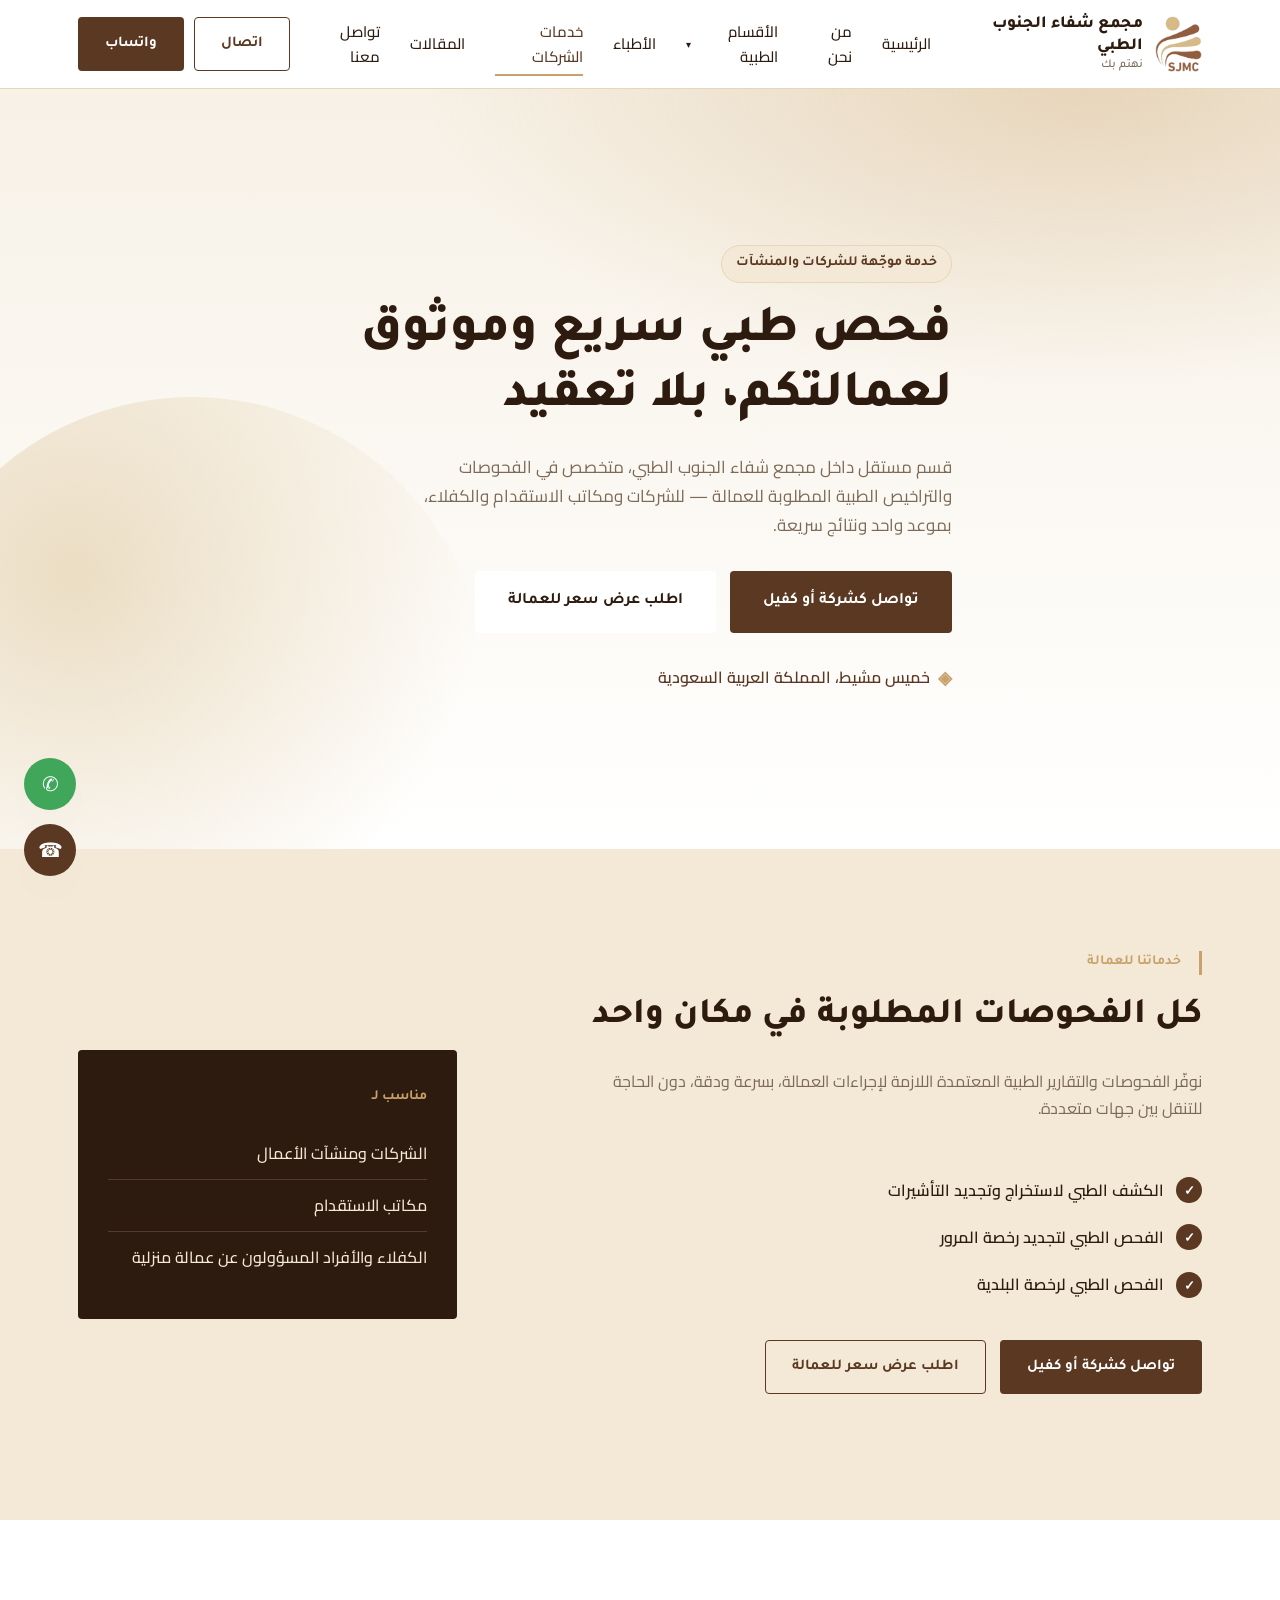
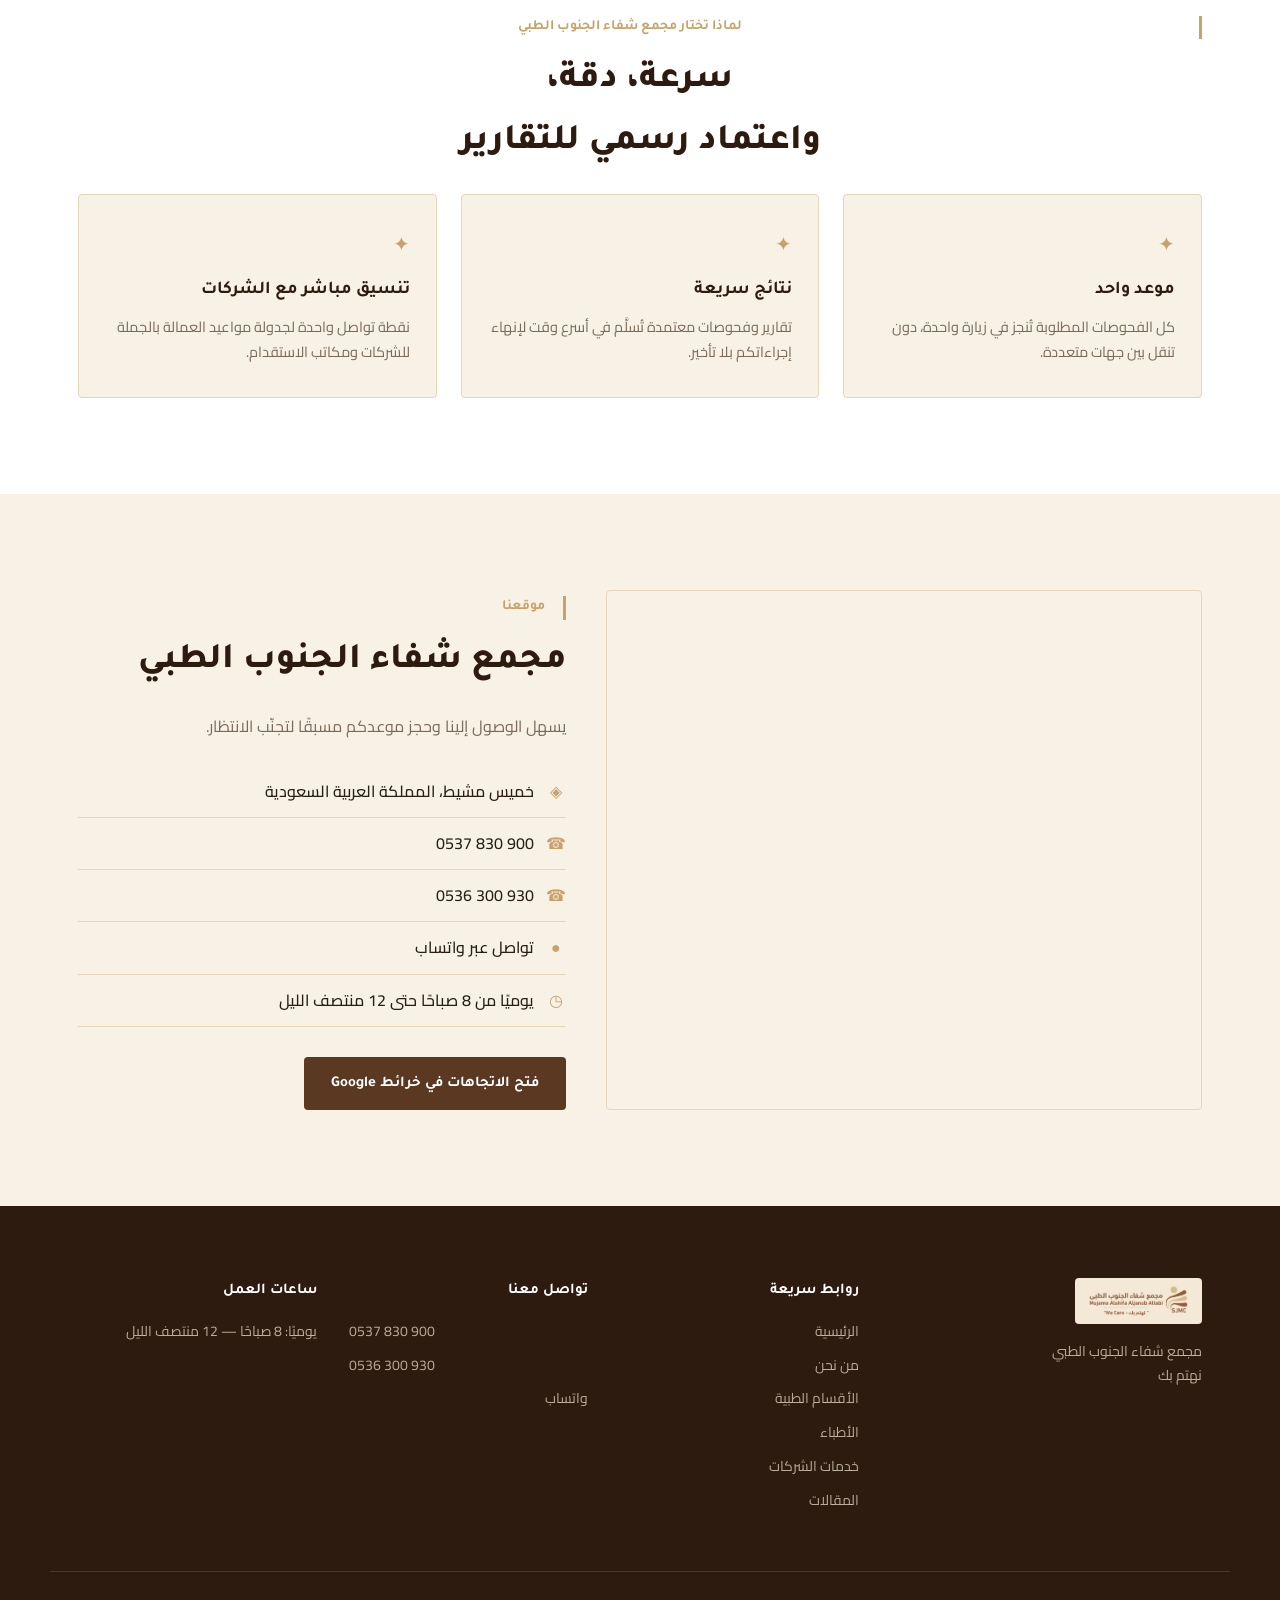
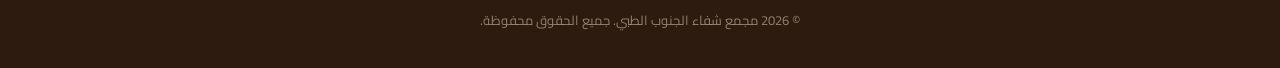
==== corporate.html @ 10556da8 "Add corporate and department pages" ====
<!DOCTYPE html>
<html lang="ar" dir="rtl">
<head>
<meta charset="UTF-8">
<meta name="viewport" content="width=device-width, initial-scale=1.0">
<title>خدمات الفحص الطبي للشركات والعمالة | مجمع شفاء الجنوب الطبي</title>
<meta name="description" content="فحوصات طبية للعمالة: تأشيرات، رخصة المرور، رخصة البلدية. خدمة موجّهة للشركات ومكاتب الاستقدام والكفلاء في خميس مشيط.">
<link rel="icon" href="assets/logo-icon.png" type="image/png">
<link rel="preconnect" href="https://fonts.googleapis.com">
<link rel="preconnect" href="https://fonts.gstatic.com" crossorigin>
<link href="https://fonts.googleapis.com/css2?family=Tajawal:wght@500;700;800;900&family=Cairo:wght@400;500;600&display=swap" rel="stylesheet">
<link rel="stylesheet" href="css/style.css">
</head>
<body>

<!-- ===== الهيدر ===== -->
<header class="site-header" id="siteHeader">
  <div class="header-inner container">
    <a href="index.html" class="brand">
      <img src="assets/logo-icon.png" alt="مجمع شفاء الجنوب الطبي" class="brand-icon">
      <span class="brand-name">
        مجمع شفاء الجنوب الطبي
        <small>نهتم بك</small>
      </span>
    </a>

    <nav class="main-nav" id="mainNav">
      <a href="index.html">الرئيسية</a>
      <a href="index.html#about">من نحن</a>
      <div class="nav-item">
        <a href="#" class="dropdown-toggle">الأقسام الطبية <span class="caret">▾</span></a>
        <div class="dropdown-menu">
          <a href="index.html#departments">كل الأقسام</a>
          <a href="dept-nisa-tawlid.html">نساء وتوليد</a>
          <a href="dept-asnan.html">أسنان</a>
          <a href="dept-tib-aam.html">الطب العام</a>
          <a href="dept-batna.html">الباطنة</a>
          <a href="dept-mokhtabar.html">المختبر</a>
          <a href="dept-ashaa.html">الأشعة</a>
        </div>
      </div>
      <a href="index.html#doctors">الأطباء</a>
      <a href="corporate.html" class="is-active">خدمات الشركات</a>
      <a href="index.html#articles">المقالات</a>
      <a href="index.html#location">تواصل معنا</a>
    </nav>

    <div class="header-actions">
      <a href="tel:+966537830900" class="btn btn-outline">اتصال</a>
      <a href="https://wa.me/966537830900" target="_blank" rel="noopener" class="btn btn-solid">واتساب</a>
      <button class="nav-toggle" id="navToggle" aria-label="فتح القائمة" aria-expanded="false">
        <span></span><span></span><span></span>
      </button>
    </div>
  </div>
</header>

<!-- ===== هيرو خاص بصفحة الشركات ===== -->
<section class="hero corp-hero" id="home">
  <div class="hero-media" aria-hidden="true"></div>
  <div class="container hero-content">
    <p class="eyebrow">خدمة موجّهة للشركات والمنشآت</p>
    <h1>فحص طبي سريع وموثوق<br>لعمالتكم، بلا تعقيد</h1>
    <p class="hero-desc">
      قسم مستقل داخل مجمع شفاء الجنوب الطبي، متخصص في الفحوصات والتراخيص
      الطبية المطلوبة للعمالة — للشركات ومكاتب الاستقدام والكفلاء، بموعد واحد
      ونتائج سريعة.
    </p>
    <div class="hero-actions">
      <a href="tel:+966537830900" class="btn btn-solid btn-lg">تواصل كشركة أو كفيل</a>
      <a href="https://wa.me/966537830900" target="_blank" rel="noopener" class="btn btn-ghost btn-lg">اطلب عرض سعر للعمالة</a>
    </div>
    <div class="hero-address">
      <span class="pin">◈</span>
      <span>خميس مشيط، المملكة العربية السعودية</span>
    </div>
  </div>
</section>

<!-- ===== الخدمات المقدمة ===== -->
<section class="corporate" id="corporate-services">
  <div class="container corporate-inner">
    <div class="corporate-text">
      <p class="section-label">خدماتنا للعمالة</p>
      <h2 class="section-title">كل الفحوصات المطلوبة في مكان واحد</h2>
      <p class="section-sub">
        نوفّر الفحوصات والتقارير الطبية المعتمدة اللازمة لإجراءات العمالة،
        بسرعة ودقة، دون الحاجة للتنقل بين جهات متعددة.
      </p>

      <ul class="corporate-list">
        <li>
          <span class="corp-icon">✓</span>
          <span>الكشف الطبي لاستخراج وتجديد التأشيرات</span>
        </li>
        <li>
          <span class="corp-icon">✓</span>
          <span>الفحص الطبي لتجديد رخصة المرور</span>
        </li>
        <li>
          <span class="corp-icon">✓</span>
          <span>الفحص الطبي لرخصة البلدية</span>
        </li>
      </ul>

      <div class="hero-actions">
        <a href="tel:+966537830900" class="btn btn-solid">تواصل كشركة أو كفيل</a>
        <a href="https://wa.me/966537830900" target="_blank" rel="noopener" class="btn btn-outline">اطلب عرض سعر للعمالة</a>
      </div>
    </div>

    <div class="corporate-card">
      <span class="corporate-card-label">مناسب لـ</span>
      <ul class="corporate-audience">
        <li>الشركات ومنشآت الأعمال</li>
        <li>مكاتب الاستقدام</li>
        <li>الكفلاء والأفراد المسؤولون عن عمالة منزلية</li>
      </ul>
    </div>
  </div>
</section>

<!-- ===== لماذا نحن ===== -->
<section class="about" id="why-us">
  <div class="container">
    <p class="section-label">لماذا تختار مجمع شفاء الجنوب الطبي</p>
    <h2 class="section-title">
      سرعة، دقة،<br>واعتماد رسمي للتقارير
    </h2>

    <div class="about-cards">
      <div class="about-card">
        <span class="about-card-icon">✦</span>
        <h3>موعد واحد</h3>
        <p>كل الفحوصات المطلوبة تُنجز في زيارة واحدة، دون تنقل بين جهات متعددة.</p>
      </div>
      <div class="about-card">
        <span class="about-card-icon">✦</span>
        <h3>نتائج سريعة</h3>
        <p>تقارير وفحوصات معتمدة تُسلَّم في أسرع وقت لإنهاء إجراءاتكم بلا تأخير.</p>
      </div>
      <div class="about-card">
        <span class="about-card-icon">✦</span>
        <h3>تنسيق مباشر مع الشركات</h3>
        <p>نقطة تواصل واحدة لجدولة مواعيد العمالة بالجملة للشركات ومكاتب الاستقدام.</p>
      </div>
    </div>
  </div>
</section>

<!-- ===== الموقع ===== -->
<section class="location" id="location">
  <div class="container location-inner">
    <div class="map-frame">
      <iframe
        title="موقع مجمع شفاء الجنوب الطبي"
        src="https://www.google.com/maps?q=مجمع+شفاء+الجنوب+الطبي+خميس+مشيط&output=embed"
        loading="lazy"
        referrerpolicy="no-referrer-when-downgrade">
      </iframe>
    </div>

    <div class="location-details">
      <p class="section-label">موقعنا</p>
      <h2 class="section-title">مجمع شفاء الجنوب الطبي</h2>
      <p class="location-desc">
        يسهل الوصول إلينا وحجز موعدكم مسبقًا لتجنّب الانتظار.
      </p>

      <ul class="location-list">
        <li>
          <span class="loc-icon">◈</span>
          <span>خميس مشيط، المملكة العربية السعودية</span>
        </li>
        <li>
          <span class="loc-icon">☎</span>
          <a href="tel:+966537830900" dir="ltr">0537 830 900</a>
        </li>
        <li>
          <span class="loc-icon">☎</span>
          <a href="tel:+966536300930" dir="ltr">0536 300 930</a>
        </li>
        <li>
          <span class="loc-icon">●</span>
          <a href="https://wa.me/966537830900" target="_blank" rel="noopener">تواصل عبر واتساب</a>
        </li>
        <li>
          <span class="loc-icon">◷</span>
          <span>يوميًا من 8 صباحًا حتى 12 منتصف الليل</span>
        </li>
      </ul>

      <a href="https://maps.app.goo.gl/iPMS2qyzeK4Kdhg67" target="_blank" rel="noopener" class="btn btn-solid">
        فتح الاتجاهات في خرائط Google
      </a>
    </div>
  </div>
</section>

<!-- ===== الفوتر ===== -->
<footer class="site-footer">
  <div class="container footer-inner">
    <div class="footer-brand">
      <img src="assets/logo.png" alt="مجمع شفاء الجنوب الطبي" class="footer-logo">
      <p>مجمع شفاء الجنوب الطبي<br>نهتم بك</p>
    </div>

    <div class="footer-col">
      <h4>روابط سريعة</h4>
      <a href="index.html">الرئيسية</a>
      <a href="index.html#about">من نحن</a>
      <a href="index.html#departments">الأقسام الطبية</a>
      <a href="index.html#doctors">الأطباء</a>
      <a href="corporate.html">خدمات الشركات</a>
      <a href="index.html#articles">المقالات</a>
    </div>

    <div class="footer-col">
      <h4>تواصل معنا</h4>
      <a href="tel:+966537830900" dir="ltr">0537 830 900</a>
      <a href="tel:+966536300930" dir="ltr">0536 300 930</a>
      <a href="https://wa.me/966537830900" target="_blank" rel="noopener">واتساب</a>
    </div>

    <div class="footer-col">
      <h4>ساعات العمل</h4>
      <p class="muted">يوميًا: 8 صباحًا — 12 منتصف الليل</p>
    </div>
  </div>

  <div class="footer-bottom container">
    <p>© <span id="year"></span> مجمع شفاء الجنوب الطبي. جميع الحقوق محفوظة.</p>
  </div>
</footer>

<a href="https://wa.me/966537830900" target="_blank" rel="noopener" class="float-btn float-whatsapp" aria-label="تواصل عبر واتساب">✆</a>
<a href="tel:+966537830900" class="float-btn float-call" aria-label="اتصال">☎</a>

<script src="js/script.js"></script>
</body>
</html>
---- css/style.css ----
/* =========================================================
   SJMC — مجمع شفاء الجنوب الطبي
   Design tokens
   ========================================================= */
:root{
  --bg:            #FFFFFF;
  --bg-soft:       #F7F1E6;
  --brown-900:     #2E1B0F;
  --brown-700:     #5A3822;
  --brown-600:     #74492C;
  --beige-500:     #C9A26B;
  --beige-300:     #E7D6B7;
  --beige-100:     #F3E9D6;
  --text:          #2A1D12;
  --text-muted:    #7A6A57;
  --white:         #FFFFFF;
  --shadow:        0 18px 40px -22px rgba(46,27,15,.35);

  --font-display: "Tajawal", "Cairo", sans-serif;
  --font-body:    "Cairo", "Tajawal", sans-serif;

  --container: 1180px;
  --radius: 4px;
}

*, *::before, *::after{ box-sizing: border-box; }
html{ scroll-behavior: smooth; }
body{
  margin: 0;
  font-family: var(--font-body);
  color: var(--text);
  background: var(--bg);
  line-height: 1.7;
  -webkit-font-smoothing: antialiased;
}
img{ max-width: 100%; display: block; }
a{ color: inherit; text-decoration: none; }
ul{ list-style: none; margin: 0; padding: 0; }
h1,h2,h3{ font-family: var(--font-display); margin: 0; color: var(--brown-900); }

.container{
  width: 100%;
  max-width: var(--container);
  margin: 0 auto;
  padding: 0 28px;
}

@media (prefers-reduced-motion: reduce){
  *{ animation-duration: .001ms !important; animation-iteration-count: 1 !important; transition-duration: .001ms !important; scroll-behavior: auto !important; }
}

/* focus visibility */
a:focus-visible, button:focus-visible{
  outline: 2px solid var(--brown-600);
  outline-offset: 3px;
}

/* =========================================================
   Buttons
   ========================================================= */
.btn{
  display: inline-flex;
  align-items: center;
  gap: 8px;
  padding: 13px 26px;
  border-radius: var(--radius);
  font-family: var(--font-display);
  font-weight: 700;
  font-size: 15px;
  border: 1px solid transparent;
  transition: transform .18s ease, background .18s ease, border-color .18s ease, color .18s ease;
  white-space: nowrap;
}
.btn-solid{
  background: var(--brown-700);
  color: var(--white);
}
.btn-solid:hover{ background: var(--brown-900); transform: translateY(-1px); }

.btn-outline{
  background: transparent;
  border-color: var(--brown-700);
  color: var(--brown-700);
}
.btn-outline:hover{ background: var(--brown-700); color: var(--white); }

.btn-ghost{
  background: var(--white);
  color: var(--brown-900);
}
.btn-ghost:hover{ background: var(--beige-300); }

.btn-lg{ padding: 16px 32px; font-size: 16px; }

/* =========================================================
   Header
   ========================================================= */
.site-header{
  position: sticky;
  top: 0;
  z-index: 100;
  background: rgba(255,255,255,.92);
  backdrop-filter: blur(10px);
  border-bottom: 1px solid var(--beige-300);
}
.header-inner{
  display: flex;
  align-items: center;
  justify-content: space-between;
  gap: 24px;
  height: 88px;
}
.brand{ display: flex; align-items: center; gap: 12px; }
.brand-icon{
  height: 56px;
  width: auto;
}
.brand-name{
  font-family: var(--font-display);
  font-weight: 800;
  font-size: 17px;
  color: var(--brown-900);
  display: flex;
  flex-direction: column;
  line-height: 1.3;
}
.brand-name small{
  font-weight: 500;
  font-size: 12px;
  color: var(--text-muted);
}

.main-nav{ display: flex; align-items: center; gap: 30px; }
.main-nav a{
  font-size: 15px;
  font-weight: 500;
  color: var(--brown-900);
  position: relative;
  padding: 6px 0;
}
.main-nav a::after{
  content: "";
  position: absolute;
  right: 0; left: 0; bottom: 0;
  height: 2px;
  background: var(--beige-500);
  transform: scaleX(0);
  transform-origin: right;
  transition: transform .25s ease;
}
.main-nav a:hover::after{ transform: scaleX(1); }
.main-nav a.is-active{ color: var(--brown-700); }
.main-nav a.is-active::after{ transform: scaleX(1); }

/* Dropdown */
.nav-item{ position: relative; }
.dropdown-toggle{ display: flex; align-items: center; gap: 6px; cursor: pointer; }
.caret{ font-size: 10px; transition: transform .2s ease; }
.dropdown-menu{
  display: none;
  flex-direction: column;
  min-width: 200px;
  background: var(--white);
  border: 1px solid var(--beige-300);
  border-radius: var(--radius);
  box-shadow: var(--shadow);
  padding: 8px;
}
.dropdown-menu a{ padding: 10px 14px !important; border-radius: 4px; font-size: 14px; }
.dropdown-menu a:hover{ background: var(--bg-soft); }
.dropdown-menu a.is-active{ background: var(--beige-100); }
.nav-item.is-open .dropdown-menu{ display: flex; }
.nav-item.is-open .caret{ transform: rotate(180deg); }
@media (min-width: 981px){
  .dropdown-menu{ position: absolute; top: 100%; right: 0; margin-top: 10px; z-index: 50; }
  .nav-item:hover .dropdown-menu{ display: flex; }
}

.header-actions{ display: flex; align-items: center; gap: 10px; }
.nav-toggle{
  display: none;
  width: 40px; height: 40px;
  border: none; background: transparent;
  flex-direction: column; justify-content: center; gap: 5px;
  cursor: pointer;
}
.nav-toggle span{ display:block; height: 2px; background: var(--brown-900); border-radius: 2px; }

/* =========================================================
   Hero
   ========================================================= */
.hero{
  position: relative;
  min-height: 640px;
  display: flex;
  align-items: center;
  overflow: hidden;
  background: var(--bg-soft);
}
.hero-media{
  position: absolute;
  inset: 0;
  background:
    radial-gradient(1100px 500px at 85% 0%, rgba(201,162,107,.35), transparent 60%),
    linear-gradient(180deg, #F7F1E6 0%, #FFFFFF 100%);
}
.hero-media::after{
  content: "";
  position: absolute;
  left: -8%;
  bottom: -18%;
  width: 46%;
  aspect-ratio: 1;
  border-radius: 50%;
  background: radial-gradient(circle at 30% 30%, var(--beige-300), transparent 70%);
  opacity: .8;
}
.hero-content{
  position: relative;
  z-index: 2;
  max-width: 680px;
  padding-top: 60px;
  padding-bottom: 60px;
}
.eyebrow{
  font-family: var(--font-display);
  font-weight: 700;
  color: var(--brown-700);
  font-size: 14px;
  margin: 0 0 18px;
  display: inline-block;
  padding: 6px 14px;
  background: var(--beige-100);
  border: 1px solid var(--beige-300);
  border-radius: 999px;
}
.hero h1{
  font-size: clamp(32px, 4.4vw, 52px);
  font-weight: 800;
  line-height: 1.25;
  margin: 0 0 22px;
}
.hero-desc{
  font-size: 17px;
  color: var(--text-muted);
  max-width: 540px;
  margin: 0 0 32px;
}
.hero-actions{ display: flex; flex-wrap: wrap; gap: 14px; margin-bottom: 30px; }
.hero-address{
  display: flex;
  align-items: center;
  gap: 8px;
  font-weight: 600;
  color: var(--brown-700);
}
.pin{ color: var(--beige-500); font-size: 18px; }

/* Ticker */
.ticker{
  background: var(--brown-900);
  color: var(--beige-300);
  overflow: hidden;
  padding: 14px 0;
}
.ticker-track{
  display: flex;
  gap: 60px;
  width: max-content;
  animation: ticker 26s linear infinite;
  font-family: var(--font-display);
  font-weight: 600;
  font-size: 14px;
}
@keyframes ticker{
  from{ transform: translateX(0); }
  to{ transform: translateX(-50%); }
}

/* =========================================================
   Section shared
   ========================================================= */
section{ padding: 96px 0; }
.section-label{
  font-family: var(--font-display);
  font-weight: 700;
  color: var(--beige-500);
  font-size: 14px;
  margin: 0 0 12px;
  padding-right: 18px;
  border-right: 3px solid var(--beige-500);
  display: inline-block;
}
.section-label-light{ color: var(--beige-300); border-color: var(--beige-300); }
.section-title{
  font-size: clamp(26px, 3.2vw, 36px);
  font-weight: 800;
  margin: 0 0 20px;
  max-width: 620px;
}
.section-title-light{ color: var(--white); }
.section-sub{
  color: var(--text-muted);
  max-width: 620px;
  margin: 0 0 44px;
}

/* About */
.about{ background: var(--white); text-align: center; }
.about .section-label, .about .section-title{ display: block; margin-left: auto; margin-right: auto; }
.about-text{
  max-width: 680px;
  margin: 0 auto 56px;
  color: var(--text-muted);
  font-size: 16px;
}
.about-cards{
  display: grid;
  grid-template-columns: repeat(3, 1fr);
  gap: 24px;
  text-align: right;
}
.about-card{
  background: var(--bg-soft);
  border: 1px solid var(--beige-300);
  border-radius: var(--radius);
  padding: 32px 26px;
}
.about-card-icon{
  display: inline-block;
  color: var(--beige-500);
  font-size: 20px;
  margin-bottom: 14px;
}
.about-card h3{ font-size: 18px; margin-bottom: 10px; }
.about-card p{ color: var(--text-muted); font-size: 14.5px; margin: 0; }

/* Departments (dark brown band, mirrors the Team Salon services band) */
.departments{ background: var(--brown-900); }
.dept-grid{
  display: grid;
  grid-template-columns: repeat(3, 1fr);
  gap: 20px;
}
.dept-card{
  background: rgba(255,255,255,.04);
  border: 1px solid rgba(231,214,183,.25);
  border-radius: var(--radius);
  padding: 28px 22px;
  color: var(--beige-100);
}
.dept-index{
  font-family: var(--font-display);
  font-weight: 800;
  color: var(--beige-500);
  font-size: 14px;
}
.dept-card h3{ color: var(--white); font-size: 17px; margin: 14px 0 8px; }
.dept-card p{ color: rgba(243,233,214,.65); font-size: 14px; margin: 0; }
.dept-placeholder{ border-style: dashed; }

/* Doctors */
.doctors{ background: var(--white); }
.doctors-grid{
  display: grid;
  grid-template-columns: repeat(4, 1fr);
  gap: 24px;
}
.doctor-card{
  border: 1px solid var(--beige-300);
  border-radius: var(--radius);
  overflow: hidden;
  text-align: center;
  padding-bottom: 24px;
}
.doctor-photo{
  height: 220px;
  background: linear-gradient(160deg, var(--beige-100), var(--beige-300));
}
.doctor-card h3{ font-size: 17px; margin: 20px 0 6px; }
.doctor-spec{ color: var(--text-muted); font-size: 14px; margin: 0; }
.doctor-placeholder .doctor-photo{ opacity: .6; }

/* Corporate / B2B */
.corporate{ background: var(--beige-100); }
.corporate-inner{
  display: grid;
  grid-template-columns: 1.3fr .7fr;
  gap: 40px;
  align-items: center;
}
.corporate-list{ margin: 0 0 32px; }
.corporate-list li{
  display: flex;
  align-items: center;
  gap: 12px;
  padding: 10px 0;
  font-weight: 600;
  color: var(--brown-900);
}
.corp-icon{
  width: 26px; height: 26px;
  flex: none;
  border-radius: 50%;
  background: var(--brown-700);
  color: var(--white);
  display: flex; align-items: center; justify-content: center;
  font-size: 13px;
}
.corporate-card{
  background: var(--brown-900);
  color: var(--beige-100);
  border-radius: var(--radius);
  padding: 36px 30px;
}
.corporate-card-label{
  display: block;
  font-family: var(--font-display);
  font-weight: 700;
  color: var(--beige-500);
  margin-bottom: 18px;
  font-size: 14px;
}
.corporate-audience li{
  padding: 12px 0;
  border-bottom: 1px solid rgba(231,214,183,.18);
  font-weight: 500;
}
.corporate-audience li:last-child{ border-bottom: none; }

/* Articles */
.articles{ background: var(--brown-700); }
.articles-grid{
  display: grid;
  grid-template-columns: repeat(3, 1fr);
  gap: 24px;
}
.article-card{
  background: var(--white);
  border-radius: var(--radius);
  overflow: hidden;
}
.article-thumb{
  height: 170px;
  background: linear-gradient(160deg, var(--beige-300), var(--beige-500));
}
.article-body{ padding: 20px; }
.article-tag{
  display: inline-block;
  font-size: 12px;
  font-weight: 700;
  color: var(--brown-700);
  background: var(--beige-100);
  padding: 4px 10px;
  border-radius: 999px;
  margin-bottom: 10px;
}
.article-card h3{ font-size: 16px; margin: 0; }

/* Location */
.location{ background: var(--bg-soft); }
.location-inner{
  display: grid;
  grid-template-columns: 1.1fr .9fr;
  gap: 40px;
  align-items: stretch;
}
.map-frame{
  border-radius: var(--radius);
  overflow: hidden;
  border: 1px solid var(--beige-300);
  min-height: 380px;
}
.map-frame iframe{ width: 100%; height: 100%; min-height: 380px; border: 0; }
.location-desc{ color: var(--text-muted); margin-bottom: 26px; }
.location-list{ margin-bottom: 30px; }
.location-list li{
  display: flex;
  align-items: center;
  gap: 12px;
  padding: 12px 0;
  border-bottom: 1px solid var(--beige-300);
  font-weight: 500;
}
.loc-icon{ color: var(--beige-500); font-size: 16px; width: 20px; text-align: center; }

/* Footer */
.site-footer{ background: var(--brown-900); color: var(--beige-100); padding-top: 72px; }
.footer-inner{
  display: grid;
  grid-template-columns: 1.3fr 1fr 1fr 1fr;
  gap: 32px;
  padding-bottom: 48px;
  border-bottom: 1px solid rgba(231,214,183,.15);
}
.footer-brand p{ color: rgba(243,233,214,.7); margin-top: 16px; font-size: 14px; }
.footer-logo{ height: 46px; width: auto; background: var(--beige-100); padding: 8px 14px; border-radius: var(--radius); }
.footer-col h4{
  font-family: var(--font-display);
  color: var(--white);
  font-size: 15px;
  margin: 0 0 16px;
}
.footer-col a, .footer-col p.muted{
  display: block;
  color: rgba(243,233,214,.7);
  font-size: 14px;
  margin-bottom: 10px;
}
.footer-col a:hover{ color: var(--beige-500); }
.footer-bottom{
  padding: 24px 0;
  text-align: center;
  font-size: 13px;
  color: rgba(243,233,214,.5);
}

/* Floating buttons */
.float-btn{
  position: fixed;
  left: 24px;
  width: 52px; height: 52px;
  border-radius: 50%;
  display: flex; align-items: center; justify-content: center;
  font-size: 20px;
  z-index: 90;
  box-shadow: var(--shadow);
}
.float-whatsapp{ background: #3FA65A; color: var(--white); bottom: 90px; }
.float-call{ background: var(--brown-700); color: var(--white); bottom: 24px; }

/* =========================================================
   Responsive
   ========================================================= */
@media (max-width: 980px){
  .main-nav{
    display: none;
    position: absolute;
    top: 88px;
    right: 0; left: 0;
    background: var(--white);
    flex-direction: column;
    align-items: flex-start;
    gap: 0;
    border-bottom: 1px solid var(--beige-300);
    box-shadow: 0 18px 30px -20px rgba(46,27,15,.4);
  }
  .main-nav.is-open{ display: flex; }
  .main-nav a{ width: 100%; padding: 16px 28px; border-bottom: 1px solid var(--beige-100); }
  .nav-toggle{ display: flex; }
  .about-cards, .doctors-grid, .articles-grid{ grid-template-columns: 1fr 1fr; }
  .dept-grid{ grid-template-columns: 1fr 1fr; }
  .location-inner{ grid-template-columns: 1fr; }
  .corporate-inner{ grid-template-columns: 1fr; }
  .footer-inner{ grid-template-columns: 1fr 1fr; }
}
@media (max-width: 620px){
  .about-cards, .doctors-grid, .articles-grid, .dept-grid{ grid-template-columns: 1fr; }
  .footer-inner{ grid-template-columns: 1fr; }
  .hero{ min-height: auto; }
  section{ padding: 64px 0; }
}
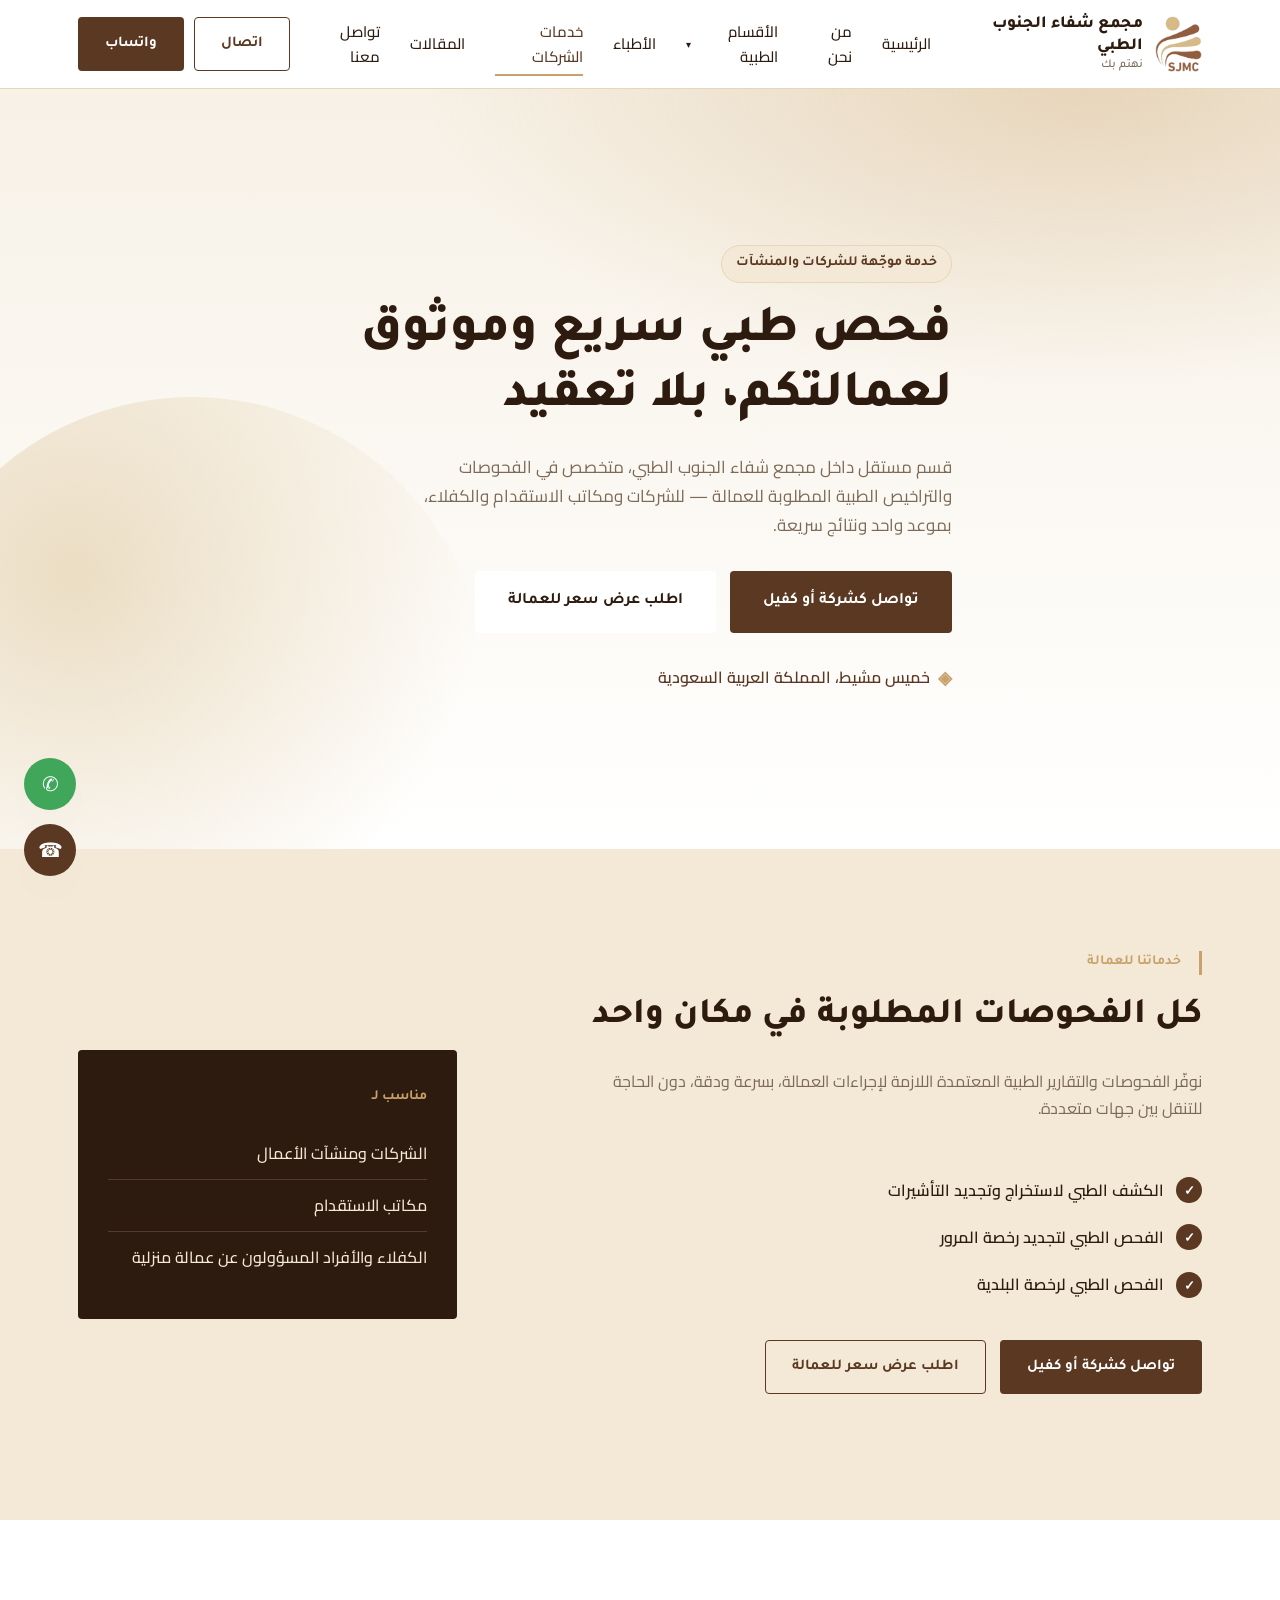
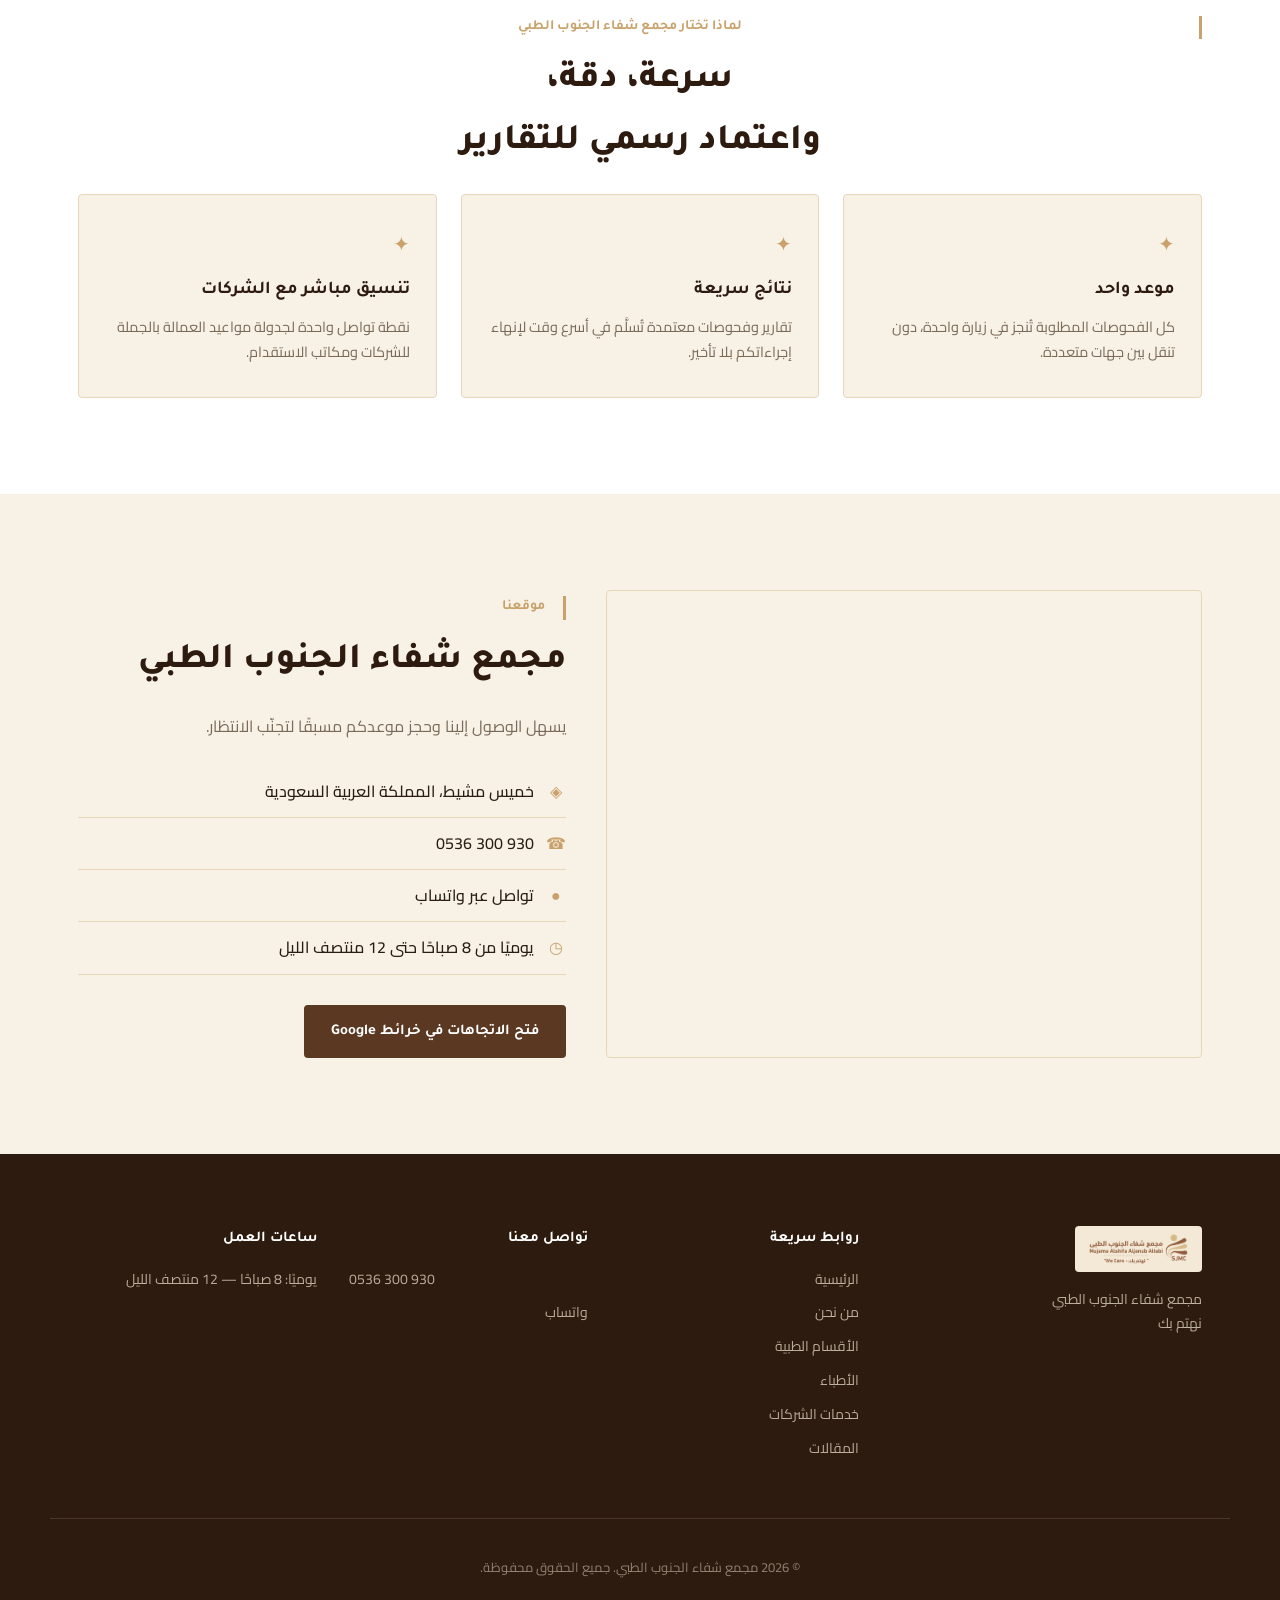
==== commit 9bb97f45: "Update website pages" ====
--- a/corporate.html
+++ b/corporate.html
@@ -46,8 +46,8 @@
     </nav>
 
     <div class="header-actions">
-      <a href="tel:+966537830900" class="btn btn-outline">اتصال</a>
-      <a href="https://wa.me/966537830900" target="_blank" rel="noopener" class="btn btn-solid">واتساب</a>
+      <a href="tel:+966536300930" class="btn btn-outline">اتصال</a>
+      <a href="https://wa.me/966536300930" target="_blank" rel="noopener" class="btn btn-solid">واتساب</a>
       <button class="nav-toggle" id="navToggle" aria-label="فتح القائمة" aria-expanded="false">
         <span></span><span></span><span></span>
       </button>
@@ -67,8 +67,8 @@
       ونتائج سريعة.
     </p>
     <div class="hero-actions">
-      <a href="tel:+966537830900" class="btn btn-solid btn-lg">تواصل كشركة أو كفيل</a>
-      <a href="https://wa.me/966537830900" target="_blank" rel="noopener" class="btn btn-ghost btn-lg">اطلب عرض سعر للعمالة</a>
+      <a href="tel:+966536300930" class="btn btn-solid btn-lg">تواصل كشركة أو كفيل</a>
+      <a href="https://wa.me/966536300930" target="_blank" rel="noopener" class="btn btn-ghost btn-lg">اطلب عرض سعر للعمالة</a>
     </div>
     <div class="hero-address">
       <span class="pin">◈</span>
@@ -104,8 +104,8 @@
       </ul>
 
       <div class="hero-actions">
-        <a href="tel:+966537830900" class="btn btn-solid">تواصل كشركة أو كفيل</a>
-        <a href="https://wa.me/966537830900" target="_blank" rel="noopener" class="btn btn-outline">اطلب عرض سعر للعمالة</a>
+        <a href="tel:+966536300930" class="btn btn-solid">تواصل كشركة أو كفيل</a>
+        <a href="https://wa.me/966536300930" target="_blank" rel="noopener" class="btn btn-outline">اطلب عرض سعر للعمالة</a>
       </div>
     </div>
 
@@ -174,15 +174,11 @@
         </li>
         <li>
           <span class="loc-icon">☎</span>
-          <a href="tel:+966537830900" dir="ltr">0537 830 900</a>
-        </li>
-        <li>
-          <span class="loc-icon">☎</span>
           <a href="tel:+966536300930" dir="ltr">0536 300 930</a>
         </li>
         <li>
           <span class="loc-icon">●</span>
-          <a href="https://wa.me/966537830900" target="_blank" rel="noopener">تواصل عبر واتساب</a>
+          <a href="https://wa.me/966536300930" target="_blank" rel="noopener">تواصل عبر واتساب</a>
         </li>
         <li>
           <span class="loc-icon">◷</span>
@@ -217,9 +213,8 @@
 
     <div class="footer-col">
       <h4>تواصل معنا</h4>
-      <a href="tel:+966537830900" dir="ltr">0537 830 900</a>
       <a href="tel:+966536300930" dir="ltr">0536 300 930</a>
-      <a href="https://wa.me/966537830900" target="_blank" rel="noopener">واتساب</a>
+      <a href="https://wa.me/966536300930" target="_blank" rel="noopener">واتساب</a>
     </div>
 
     <div class="footer-col">
@@ -233,8 +228,8 @@
   </div>
 </footer>
 
-<a href="https://wa.me/966537830900" target="_blank" rel="noopener" class="float-btn float-whatsapp" aria-label="تواصل عبر واتساب">✆</a>
-<a href="tel:+966537830900" class="float-btn float-call" aria-label="اتصال">☎</a>
+<a href="https://wa.me/966536300930" target="_blank" rel="noopener" class="float-btn float-whatsapp" aria-label="تواصل عبر واتساب">✆</a>
+<a href="tel:+966536300930" class="float-btn float-call" aria-label="اتصال">☎</a>
 
 <script src="js/script.js"></script>
 </body>
